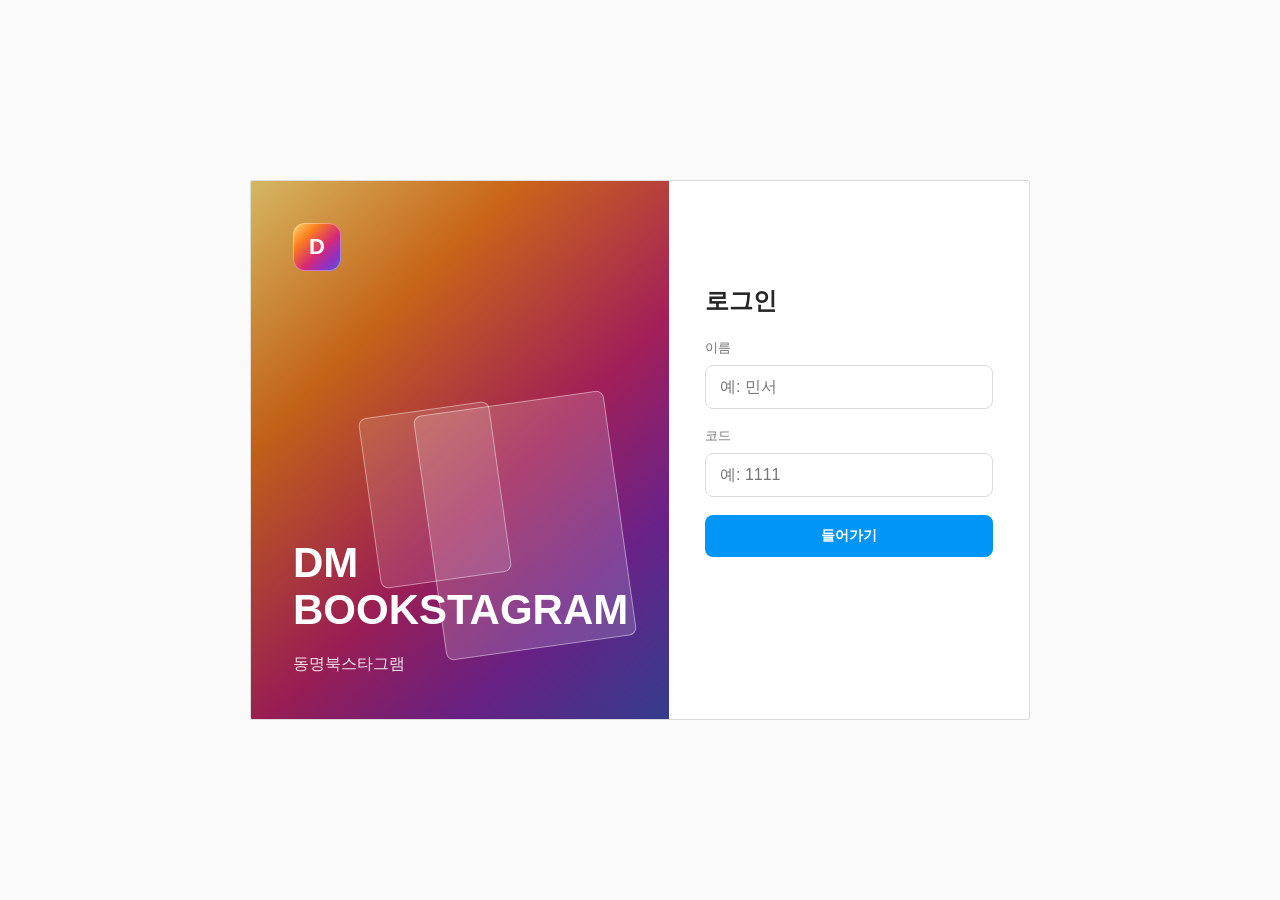
==== index.html @ 3dd0fd90 "Allow authors to delete their own comments with server ownership checks" ====
<!doctype html>
<html lang="ko">
  <head>
    <meta charset="UTF-8" />
    <meta name="viewport" content="width=device-width, initial-scale=1.0" />
    <title>동명북스타그램 · DM BOOKSTAGRAM</title>
    <link rel="stylesheet" href="./styles.css?v=20260706-popup-compact" />
  </head>
  <body>
    <div id="app"></div>
    <script src="./app.js?v=20261016-comment-delete"></script>
  </body>
</html>
---- styles.css ----
:root {
  --bg: #fafafa;
  --surface: #ffffff;
  --surface-soft: #efefef;
  --text: #262626;
  --muted: #737373;
  --line: #dbdbdb;
  --accent: #0095f6;
  --danger: #ed4956;
  --shadow: 0 18px 42px rgba(0, 0, 0, 0.18);
}

* {
  box-sizing: border-box;
}

body {
  margin: 0;
  min-height: 100vh;
  font-family: Arial, "Apple SD Gothic Neo", "Malgun Gothic", sans-serif;
  color: var(--text);
  background: var(--bg);
}

button,
input,
textarea {
  font: inherit;
}

button {
  cursor: pointer;
}

.app-shell {
  min-height: 100vh;
  display: flex;
  flex-direction: column;
}

.login-screen {
  min-height: 100vh;
  display: grid;
  place-items: center;
  padding: 24px;
  background:
    radial-gradient(circle at 24% 22%, rgba(20, 184, 166, 0.14), transparent 34%),
    radial-gradient(circle at 76% 18%, rgba(249, 115, 22, 0.16), transparent 30%),
    linear-gradient(135deg, #f8fafc 0%, #f4f4f5 100%);
}

.login-panel {
  width: min(100%, 920px);
  display: grid;
  grid-template-columns: 1fr 380px;
  min-height: 560px;
  overflow: hidden;
  border: 1px solid rgba(17, 24, 39, 0.08);
  border-radius: 8px;
  background: var(--surface);
  box-shadow: var(--shadow);
}

.login-art {
  position: relative;
  padding: 42px;
  display: flex;
  flex-direction: column;
  justify-content: space-between;
  color: #fff;
  background:
    linear-gradient(135deg, rgba(15, 23, 42, 0.2), rgba(15, 23, 42, 0.42)),
    linear-gradient(135deg, #f97316, #14b8a6 50%, #6366f1);
}

.login-art::before,
.login-art::after {
  content: "";
  position: absolute;
  border: 1px solid rgba(255, 255, 255, 0.42);
  transform: rotate(-8deg);
}

.login-art::before {
  width: 190px;
  height: 245px;
  right: 48px;
  bottom: 70px;
  border-radius: 8px;
  background: rgba(255, 255, 255, 0.16);
}

.login-art::after {
  width: 130px;
  height: 170px;
  right: 168px;
  bottom: 138px;
  border-radius: 8px;
  background: rgba(255, 255, 255, 0.12);
}

.brand-mark {
  width: 48px;
  height: 48px;
  display: grid;
  place-items: center;
  border-radius: 8px;
  color: #111827;
  background: rgba(255, 255, 255, 0.92);
  font-weight: 800;
}

.login-art h1 {
  position: relative;
  margin: 0;
  max-width: 420px;
  font-size: 42px;
  line-height: 1.12;
  letter-spacing: 0;
}

.login-art p {
  position: relative;
  margin: 18px 0 0;
  max-width: 430px;
  font-size: 16px;
  line-height: 1.65;
  color: rgba(255, 255, 255, 0.88);
}

.login-form {
  padding: 42px 36px;
  display: flex;
  flex-direction: column;
  justify-content: center;
  gap: 18px;
}

.form-title {
  margin: 0 0 4px;
  font-size: 24px;
  letter-spacing: 0;
}

.field {
  display: grid;
  gap: 8px;
}

.field span {
  font-size: 13px;
  color: var(--muted);
}

.field input,
.field textarea {
  width: 100%;
  border: 1px solid var(--line);
  border-radius: 8px;
  padding: 12px 14px;
  color: var(--text);
  background: #fff;
  outline: none;
}

.field input:focus,
.field textarea:focus {
  border-color: #111827;
  box-shadow: 0 0 0 3px rgba(17, 24, 39, 0.08);
}

.primary-btn,
.ghost-btn,
.icon-btn,
.account-chip,
.pager-btn {
  border: 0;
  border-radius: 8px;
  min-height: 42px;
}

.primary-btn {
  display: inline-flex;
  align-items: center;
  justify-content: center;
  color: #fff;
  background: var(--accent);
  padding: 0 16px;
  font-weight: 700;
}

.ghost-btn {
  display: inline-flex;
  align-items: center;
  justify-content: center;
  color: var(--text);
  background: var(--surface-soft);
  padding: 0 14px;
  text-decoration: none;
}

button:disabled,
textarea:disabled {
  cursor: wait;
  opacity: 0.7;
}

.loading-spinner {
  width: 18px;
  height: 18px;
  display: inline-block;
  border: 2px solid currentColor;
  border-right-color: transparent;
  border-radius: 50%;
  animation: spin 0.75s linear infinite;
}

.loading-spinner.light {
  margin-right: 8px;
  border-color: rgba(255, 255, 255, 0.94);
  border-right-color: transparent;
}

@keyframes spin {
  to {
    transform: rotate(360deg);
  }
}

.login-error {
  min-height: 20px;
  margin: 0;
  color: #b91c1c;
  font-size: 13px;
}

.account-grid {
  display: grid;
  grid-template-columns: repeat(2, 1fr);
  gap: 8px;
  margin-top: 2px;
}

.account-chip {
  display: flex;
  align-items: center;
  justify-content: flex-start;
  gap: 8px;
  padding: 9px 10px;
  color: var(--text);
  background: #f8fafc;
  border: 1px solid var(--line);
}

.avatar-dot {
  width: 18px;
  height: 18px;
  flex: 0 0 18px;
  border-radius: 50%;
  background: var(--dot, #111827);
}

.account-chip span:last-child {
  overflow: hidden;
  white-space: nowrap;
  text-overflow: ellipsis;
}

.topbar {
  position: sticky;
  top: 0;
  z-index: 10;
  height: 64px;
  display: flex;
  align-items: center;
  justify-content: space-between;
  gap: 16px;
  padding: 0 22px;
  border-bottom: 1px solid var(--line);
  background: rgba(255, 255, 255, 0.92);
  backdrop-filter: blur(14px);
}

.topbar-title {
  display: flex;
  align-items: center;
  gap: 12px;
  min-width: 0;
}

.search-icon {
  width: 42px;
  height: 42px;
  flex: 0 0 42px;
  display: grid;
  place-items: center;
  border: 1px solid var(--line);
  border-radius: 8px;
  background: #fff;
}

.search-icon svg {
  width: 22px;
  height: 22px;
}

.topbar h1 {
  margin: 0;
  font-size: 19px;
  letter-spacing: 0;
}

.topbar p {
  margin: 2px 0 0;
  color: var(--muted);
  font-size: 13px;
}

.topbar-actions {
  display: flex;
  align-items: center;
  gap: 10px;
}

.role-pill {
  display: inline-flex;
  align-items: center;
  gap: 8px;
  min-height: 34px;
  padding: 0 10px;
  border-radius: 999px;
  background: #f3f4f6;
  color: #374151;
  font-size: 13px;
  white-space: nowrap;
}

.main-area {
  width: min(100%, 1180px);
  margin: 0 auto;
  padding: 22px;
}

.toolbar {
  display: flex;
  align-items: center;
  justify-content: space-between;
  gap: 16px;
  margin-bottom: 18px;
}

.toolbar h2 {
  margin: 0;
  font-size: 22px;
  letter-spacing: 0;
}

.toolbar small {
  color: var(--muted);
}

.explore-grid {
  display: grid;
  grid-template-columns: repeat(3, minmax(0, 1fr));
  gap: 4px;
}

.post-tile {
  position: relative;
  min-height: 0;
  aspect-ratio: 4 / 5;
  overflow: hidden;
  border: 0;
  border-radius: 0;
  color: #fff;
  text-align: left;
  background:
    linear-gradient(135deg, rgba(15, 23, 42, 0.1), rgba(15, 23, 42, 0.55)),
    var(--cover, #111827);
}

.tile-image {
  position: absolute;
  inset: 0;
  width: 100%;
  height: 100%;
  object-fit: cover;
  opacity: 0.96;
}

.post-tile.has-image::before {
  inset: 0;
  width: auto;
  height: auto;
  right: auto;
  top: auto;
  border-radius: 0;
  background: linear-gradient(180deg, rgba(15, 23, 42, 0.08), rgba(15, 23, 42, 0.68));
  transform: none;
}

.post-tile.has-image::after {
  display: none;
}

.post-tile::before {
  content: "";
  position: absolute;
  width: 54%;
  height: 54%;
  right: -16%;
  top: -12%;
  border-radius: 8px;
  background: rgba(255, 255, 255, 0.22);
  transform: rotate(14deg);
}

.post-tile::after {
  content: "";
  position: absolute;
  width: 44%;
  height: 36%;
  left: 14%;
  bottom: -12%;
  border: 1px solid rgba(255, 255, 255, 0.48);
  border-radius: 8px;
  transform: rotate(-12deg);
}

.tile-badge {
  position: absolute;
  z-index: 2;
  right: 10px;
  bottom: 10px;
  display: inline-flex;
  align-items: center;
  gap: 5px;
  min-height: 28px;
  padding: 0 9px;
  border-radius: 999px;
  color: #111827;
  background: rgba(255, 255, 255, 0.88);
  font-size: 12px;
  font-weight: 700;
}

.detail-overlay {
  position: fixed;
  inset: 0;
  z-index: 30;
  display: grid;
  place-items: center;
  padding: clamp(10px, 2vh, 18px);
  background: rgba(17, 24, 39, 0.52);
}

.detail-panel {
  width: min(100%, 980px);
  height: min(820px, calc(100vh - 36px));
  height: min(820px, calc(100dvh - 36px));
  max-height: calc(100vh - 36px);
  max-height: calc(100dvh - 36px);
  display: grid;
  grid-template-columns: minmax(0, 1.12fr) minmax(320px, 0.88fr);
  overflow: hidden;
  border-radius: 8px;
  background: var(--surface);
  box-shadow: var(--shadow);
}

.carousel-stage {
  min-height: 0;
  height: 100%;
  position: relative;
  display: flex;
  flex-direction: column;
  background: #111827;
}

.card-slide {
  flex: 1;
  min-height: 0;
  position: relative;
  display: grid;
  align-content: center;
  padding: clamp(28px, 5vw, 58px);
  color: #fff;
  background:
    linear-gradient(135deg, rgba(15, 23, 42, 0.1), rgba(15, 23, 42, 0.56)),
    var(--slide, #111827);
}

.card-slide.image-slide {
  align-content: stretch;
  padding: 0;
  background: #05070d;
}

.card-slide.image-slide::before,
.card-slide.image-slide::after {
  display: none;
}

.card-slide::before,
.card-slide::after {
  content: "";
  position: absolute;
  border-radius: 8px;
  pointer-events: none;
}

.card-slide::before {
  width: 220px;
  height: 300px;
  right: 36px;
  top: 42px;
  background: rgba(255, 255, 255, 0.14);
  transform: rotate(8deg);
}

.card-slide::after {
  width: 170px;
  height: 220px;
  left: -36px;
  bottom: 38px;
  border: 1px solid rgba(255, 255, 255, 0.34);
  transform: rotate(-10deg);
}

.slide-index {
  position: relative;
  z-index: 1;
  margin-bottom: 22px;
  color: rgba(255, 255, 255, 0.76);
  font-weight: 700;
}

.image-slide .slide-index {
  position: absolute;
  top: 16px;
  left: 16px;
  z-index: 2;
  margin: 0;
  padding: 6px 10px;
  border-radius: 999px;
  color: #fff;
  background: rgba(0, 0, 0, 0.48);
}

.image-card {
  min-height: 0;
  height: 100%;
  display: grid;
  place-items: center;
  padding: 18px;
  overflow: hidden;
  cursor: grab;
  touch-action: pan-y;
  user-select: none;
}

.image-card.is-dragging {
  cursor: grabbing;
}

.card-image {
  aspect-ratio: 4 / 5;
  width: auto;
  max-width: min(100%, 520px);
  height: auto;
  max-height: 100%;
  object-fit: contain;
  border-radius: 8px;
  background: #fff;
  box-shadow: 0 16px 34px rgba(0, 0, 0, 0.28);
  transform: translateX(var(--drag-offset, 0));
  transition: transform 0.18s ease;
  -webkit-user-drag: none;
}

.image-card.is-dragging .card-image {
  transition: none;
}

.image-fallback {
  width: min(100%, 420px);
  padding: 18px;
  border-radius: 8px;
  color: #111827;
  background: #fff;
  line-height: 1.5;
  text-align: center;
}

.carousel-controls {
  height: 64px;
  display: flex;
  align-items: center;
  justify-content: center;
  gap: 14px;
  background: #0b1020;
}

.pager-btn,
.icon-btn {
  width: 42px;
  height: 42px;
  display: grid;
  place-items: center;
  color: #111827;
  background: #fff;
}

.pager-btn:disabled {
  cursor: default;
  opacity: 0.36;
}

.dots {
  display: flex;
  align-items: center;
  gap: 7px;
}

.dot {
  width: 8px;
  height: 8px;
  border-radius: 50%;
  background: rgba(255, 255, 255, 0.38);
}

.dot.active {
  background: #fff;
}

.detail-side {
  min-height: 0;
  display: flex;
  flex-direction: column;
  overflow: hidden;
  border-left: 1px solid var(--line);
}

.detail-header {
  display: flex;
  align-items: flex-start;
  justify-content: space-between;
  gap: 12px;
  padding: 18px;
  border-bottom: 1px solid var(--line);
}

.detail-header h2 {
  margin: 0;
  font-size: 22px;
  line-height: 1.3;
  letter-spacing: 0;
}

.detail-header p {
  margin: 5px 0 0;
  color: var(--muted);
  font-size: 13px;
}

.close-btn {
  color: var(--muted);
  background: transparent;
}

.reaction-row {
  display: flex;
  align-items: center;
  gap: 10px;
  padding: 14px 18px;
  border-bottom: 1px solid var(--line);
}

.heart-btn {
  width: 46px;
  height: 46px;
  border: 1px solid var(--line);
  border-radius: 8px;
  display: grid;
  place-items: center;
  color: #111827;
  background: #fff;
}

.heart-btn.active {
  color: #fff;
  border-color: var(--danger);
  background: var(--danger);
}

.heart-btn.loading {
  color: #fff;
  border-color: var(--danger);
  background: var(--danger);
}

.heart-btn svg {
  width: 24px;
  height: 24px;
}

.reaction-counts {
  display: grid;
  gap: 2px;
}

.reaction-counts strong {
  font-size: 15px;
}

.reaction-counts span {
  font-size: 12px;
  color: var(--muted);
}

.comments {
  min-height: 0;
  flex: 1;
  overflow: auto;
  padding: 14px 18px;
}

.comment {
  display: grid;
  grid-template-columns: 34px 1fr;
  gap: 10px;
  padding: 12px 0;
  border-bottom: 1px solid #f0f1f3;
}

.comment-avatar {
  width: 34px;
  height: 34px;
  display: grid;
  place-items: center;
  border-radius: 50%;
  color: #fff;
  background: var(--dot, #111827);
  font-size: 13px;
  font-weight: 800;
}

.comment-body strong {
  display: block;
  margin-bottom: 4px;
  font-size: 14px;
}

.comment-body p {
  margin: 0;
  line-height: 1.5;
  color: #374151;
  word-break: keep-all;
  overflow-wrap: anywhere;
}

.comment-form {
  display: grid;
  gap: 10px;
  padding: 14px 18px 18px;
  border-top: 1px solid var(--line);
}

.comment-form textarea {
  min-height: 78px;
  resize: none;
}

.action-status {
  margin: -2px 0 0;
  color: var(--muted);
  font-size: 13px;
}

.teacher-panel {
  margin-top: 24px;
  border: 1px solid var(--line);
  border-radius: 8px;
  background: var(--surface);
  overflow: hidden;
}

.teacher-panel header {
  display: flex;
  align-items: center;
  justify-content: space-between;
  gap: 12px;
  padding: 16px 18px;
  border-bottom: 1px solid var(--line);
}

.teacher-panel h2 {
  margin: 0;
  font-size: 18px;
  letter-spacing: 0;
}

.teacher-panel a {
  color: #1d4ed8;
  font-weight: 700;
  text-decoration: none;
}

.audit-table-wrap {
  overflow: auto;
}

.audit-table {
  width: 100%;
  border-collapse: collapse;
  min-width: 760px;
  font-size: 14px;
}

.audit-table th,
.audit-table td {
  padding: 12px 14px;
  border-bottom: 1px solid #eef0f2;
  text-align: left;
  white-space: nowrap;
}

.audit-table th {
  color: #4b5563;
  background: #f8fafc;
  font-size: 12px;
}

.status {
  display: inline-flex;
  align-items: center;
  min-height: 24px;
  padding: 0 8px;
  border-radius: 999px;
  background: #ecfdf5;
  color: #047857;
  font-size: 12px;
  font-weight: 700;
}

.status.cancelled {
  background: #fff1f2;
  color: #be123c;
}

.empty-state {
  padding: 20px 18px;
  color: var(--muted);
}

@media (max-width: 860px) {
  .login-panel {
    grid-template-columns: 1fr;
  }

  .login-art {
    min-height: 260px;
  }

  .detail-panel {
    height: calc(100vh - 20px);
    height: calc(100dvh - 20px);
    max-height: calc(100vh - 20px);
    max-height: calc(100dvh - 20px);
    grid-template-columns: 1fr;
    grid-template-rows: minmax(280px, 52%) minmax(0, 1fr);
    overflow: hidden;
  }

  .carousel-stage {
    min-height: 0;
    height: 100%;
  }

  .detail-side {
    border-left: 0;
    border-top: 1px solid var(--line);
    min-height: 0;
  }
}

@media (max-width: 640px) {
  .topbar {
    height: auto;
    align-items: flex-start;
    padding: 14px;
    flex-direction: column;
  }

  .topbar-actions {
    width: 100%;
    justify-content: space-between;
  }

  .main-area {
    padding: 14px;
  }

  .toolbar {
    align-items: flex-start;
    flex-direction: column;
  }

  .explore-grid {
    grid-template-columns: repeat(2, minmax(0, 1fr));
  }

  .account-grid {
    grid-template-columns: 1fr;
  }

  .login-form,
  .login-art {
    padding: 28px 22px;
  }

  .login-art h1 {
    font-size: 34px;
  }

  .detail-overlay {
    padding: 8px;
  }

  .detail-panel {
    height: calc(100vh - 16px);
    height: calc(100dvh - 16px);
    max-height: calc(100vh - 16px);
    max-height: calc(100dvh - 16px);
    grid-template-rows: minmax(250px, 47%) minmax(0, 1fr);
  }

  .carousel-controls {
    height: 56px;
  }

  .comment-form textarea {
    min-height: 60px;
  }
}

/* Instagram-style visual polish */
.login-screen {
  background: #fafafa;
}

.login-panel {
  width: min(100%, 780px);
  grid-template-columns: minmax(0, 1fr) 360px;
  min-height: 540px;
  border: 1px solid var(--line);
  border-radius: 2px;
  box-shadow: none;
}

.login-art {
  background:
    linear-gradient(155deg, rgba(0, 0, 0, 0.16), rgba(0, 0, 0, 0.34)),
    linear-gradient(135deg, #feda75 0%, #fa7e1e 28%, #d62976 58%, #962fbf 78%, #4f5bd5 100%);
}

.brand-mark,
.search-icon {
  border: 0;
  border-radius: 12px;
  color: #fff;
  background: linear-gradient(135deg, #feda75 0%, #fa7e1e 28%, #d62976 58%, #962fbf 78%, #4f5bd5 100%);
  box-shadow: inset 0 0 0 1px rgba(255, 255, 255, 0.36);
}

.brand-mark {
  font-size: 22px;
}

.primary-btn {
  border-radius: 8px;
  background: var(--accent);
  font-size: 14px;
}

.primary-btn:hover {
  background: #1877f2;
}

.ghost-btn {
  border: 1px solid var(--line);
  border-radius: 8px;
  background: #fff;
  font-size: 14px;
  font-weight: 700;
}

.topbar {
  height: 60px;
  padding: 0 max(14px, calc((100vw - 975px) / 2));
  background: rgba(255, 255, 255, 0.98);
  backdrop-filter: saturate(180%) blur(12px);
}

.topbar-title {
  gap: 11px;
}

.search-icon {
  width: 38px;
  height: 38px;
  flex-basis: 38px;
}

.search-icon svg {
  width: 20px;
  height: 20px;
  filter: drop-shadow(0 1px 1px rgba(0, 0, 0, 0.18));
}

.topbar h1 {
  font-size: 24px;
  font-weight: 800;
  line-height: 1;
}

.topbar p {
  margin-top: 4px;
  font-size: 12px;
}

.role-pill {
  min-height: 32px;
  border: 1px solid var(--line);
  background: #fff;
  color: #262626;
}

.main-area {
  width: min(100%, 935px);
  padding: 28px 0 64px;
}

.toolbar {
  margin: 0 0 16px;
  padding: 0 4px 14px;
  border-bottom: 1px solid var(--line);
}

.toolbar h2 {
  font-size: 16px;
  font-weight: 800;
}

.toolbar small {
  font-size: 13px;
}

.explore-grid {
  gap: 3px;
}

.post-tile {
  background: #efefef;
}

.tile-image {
  opacity: 1;
  transition: transform 0.28s ease, filter 0.28s ease;
}

.post-tile.has-image::before {
  z-index: 1;
  opacity: 0;
  background: rgba(0, 0, 0, 0.28);
  transition: opacity 0.2s ease;
}

.post-tile:hover .tile-image {
  transform: scale(1.035);
  filter: saturate(1.06);
}

.post-tile:hover::before {
  opacity: 1;
}

.tile-badge {
  right: 8px;
  bottom: 8px;
  min-height: 26px;
  border-radius: 999px;
  color: #fff;
  background: rgba(0, 0, 0, 0.58);
  font-size: 12px;
  backdrop-filter: blur(8px);
}

.detail-overlay {
  padding: clamp(14px, 3vh, 24px);
  background: rgba(0, 0, 0, 0.72);
}

.detail-panel {
  width: min(100%, 980px);
  height: min(760px, calc(100vh - 48px));
  height: min(760px, calc(100dvh - 48px));
  max-height: calc(100vh - 48px);
  max-height: calc(100dvh - 48px);
  grid-template-columns: minmax(0, 1.35fr) minmax(320px, 0.85fr);
  border: 1px solid rgba(255, 255, 255, 0.14);
  border-radius: 4px;
  box-shadow: 0 24px 70px rgba(0, 0, 0, 0.36);
}

.carousel-stage,
.card-slide.image-slide,
.image-card {
  background: #000;
}

.image-card {
  padding: 0;
}

.card-image {
  max-width: min(100%, 500px);
  border-radius: 0;
  background: #000;
  box-shadow: none;
}

.image-slide .slide-index {
  top: 14px;
  left: 14px;
  padding: 5px 9px;
  font-size: 12px;
  background: rgba(0, 0, 0, 0.54);
  backdrop-filter: blur(8px);
}

.carousel-controls {
  position: absolute;
  inset: 0;
  height: auto;
  pointer-events: none;
  background: transparent;
}

.pager-btn {
  position: absolute;
  top: 50%;
  width: 32px;
  height: 32px;
  min-height: 32px;
  border-radius: 50%;
  color: #262626;
  background: rgba(255, 255, 255, 0.92);
  box-shadow: 0 2px 10px rgba(0, 0, 0, 0.22);
  transform: translateY(-50%);
  pointer-events: auto;
}

#prevSlide {
  left: 14px;
}

#nextSlide {
  right: 14px;
}

.pager-btn svg {
  width: 20px;
  height: 20px;
}

.dots {
  position: absolute;
  left: 50%;
  bottom: 14px;
  gap: 6px;
  padding: 7px 9px;
  border-radius: 999px;
  background: rgba(0, 0, 0, 0.34);
  transform: translateX(-50%);
  pointer-events: none;
}

.dot {
  width: 6px;
  height: 6px;
  background: rgba(255, 255, 255, 0.46);
}

.dot.active {
  background: #0095f6;
}

.detail-side {
  background: #fff;
}

.detail-header {
  padding: 14px 16px;
}

.detail-header h2 {
  font-size: 16px;
  font-weight: 800;
}

.detail-header p {
  font-size: 12px;
}

.close-btn {
  border-radius: 50%;
}

.reaction-row {
  padding: 11px 16px;
}

.heart-btn {
  width: 42px;
  height: 42px;
  border: 0;
  border-radius: 50%;
  background: transparent;
}

.heart-btn:hover {
  background: #f5f5f5;
}

.heart-btn.active,
.heart-btn.loading {
  color: var(--danger);
  border-color: transparent;
  background: transparent;
}

.reaction-counts strong {
  font-size: 14px;
}

.comments {
  padding: 6px 16px 12px;
}

.comment {
  border-bottom: 0;
}

.comment-avatar {
  background:
    linear-gradient(#fff, #fff) padding-box,
    linear-gradient(135deg, #feda75, #d62976, #4f5bd5) border-box;
  border: 2px solid transparent;
  color: #262626;
}

.comment-form {
  gap: 9px;
  padding: 12px 16px 16px;
}

.comment-form textarea {
  min-height: 66px;
  border-color: transparent;
  border-radius: 0;
  padding: 10px 0;
}

.comment-form textarea:focus {
  border-color: transparent;
  box-shadow: none;
}

.comment-form .primary-btn {
  min-height: 36px;
}

.teacher-panel {
  border-color: var(--line);
  border-radius: 4px;
  box-shadow: none;
}

@media (max-width: 860px) {
  .login-panel {
    grid-template-columns: 1fr;
    width: min(100%, 430px);
  }

  .main-area {
    padding: 18px 0 56px;
  }

  .toolbar {
    padding: 0 14px 12px;
  }

  .detail-panel {
    width: min(92vw, 680px);
    height: min(720px, calc(100vh - 32px));
    height: min(720px, calc(100dvh - 32px));
    max-height: calc(100vh - 32px);
    max-height: calc(100dvh - 32px);
    grid-template-columns: 1fr;
    grid-template-rows: minmax(230px, 46%) minmax(0, 1fr);
  }

  .card-image {
    max-width: min(100%, 430px);
    max-height: 100%;
  }
}

@media (max-width: 640px) {
  .topbar {
    height: 58px;
    align-items: center;
    padding: 0 12px;
    flex-direction: row;
  }

  .topbar h1 {
    font-size: 20px;
  }

  .topbar p {
    display: none;
  }

  .topbar-actions {
    width: auto;
    justify-content: flex-end;
  }

  .role-pill {
    display: none;
  }

  .main-area {
    padding: 14px 0 48px;
  }

  .toolbar {
    flex-direction: row;
    align-items: center;
    padding-inline: 12px;
  }

  .explore-grid {
    grid-template-columns: repeat(3, minmax(0, 1fr));
  }

  .tile-badge {
    right: 5px;
    bottom: 5px;
    min-height: 22px;
    padding: 0 7px;
    font-size: 10px;
  }

  .detail-overlay {
    padding: 8px;
  }

  .detail-panel {
    width: 100%;
    height: calc(100vh - 16px);
    height: calc(100dvh - 16px);
    max-height: calc(100vh - 16px);
    max-height: calc(100dvh - 16px);
    border-radius: 4px;
    grid-template-rows: minmax(230px, 44%) minmax(0, 1fr);
  }

  #prevSlide {
    left: 10px;
  }

  #nextSlide {
    right: 10px;
  }
}
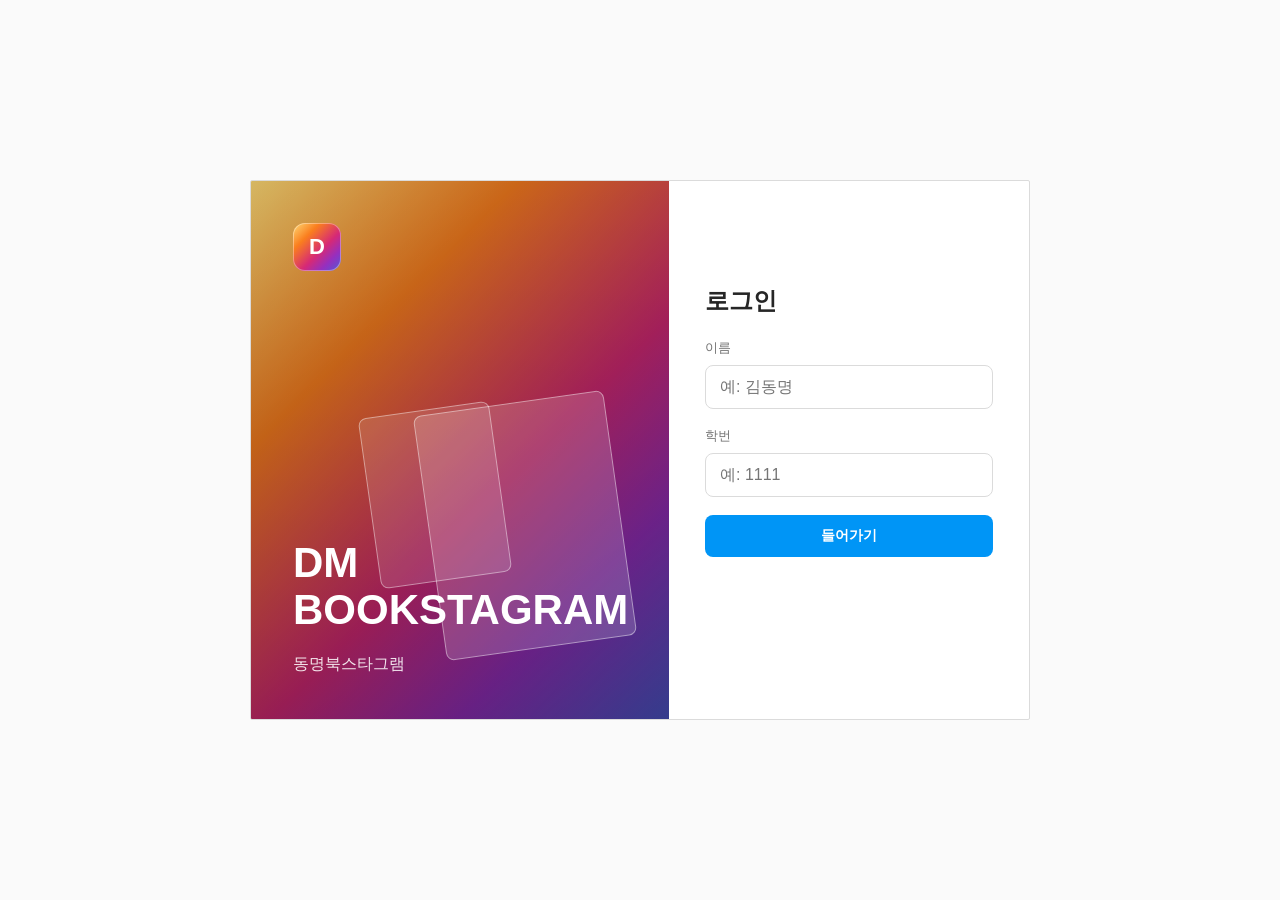
==== commit c0e353be: "Use student number and update example login name" ====
--- a/index.html
+++ b/index.html
@@ -4,10 +4,10 @@
     <meta charset="UTF-8" />
     <meta name="viewport" content="width=device-width, initial-scale=1.0" />
     <title>동명북스타그램 · DM BOOKSTAGRAM</title>
-    <link rel="stylesheet" href="./styles.css?v=20260706-popup-compact" />
+    <link rel="stylesheet" href="./styles.css?v=20261016-author" />
   </head>
   <body>
     <div id="app"></div>
-    <script src="./app.js?v=20261016-comment-delete"></script>
+    <script src="./app.js?v=20261016-student-number"></script>
   </body>
 </html>
--- a/styles.css
+++ b/styles.css
@@ -944,6 +944,14 @@
   }
 }
 
+.post-author {
+  display: block;
+  margin-bottom: 6px;
+  font-size: 14px;
+  font-weight: 600;
+  overflow-wrap: anywhere;
+}
+
 /* Instagram-style visual polish */
 .login-screen {
   background: #fafafa;
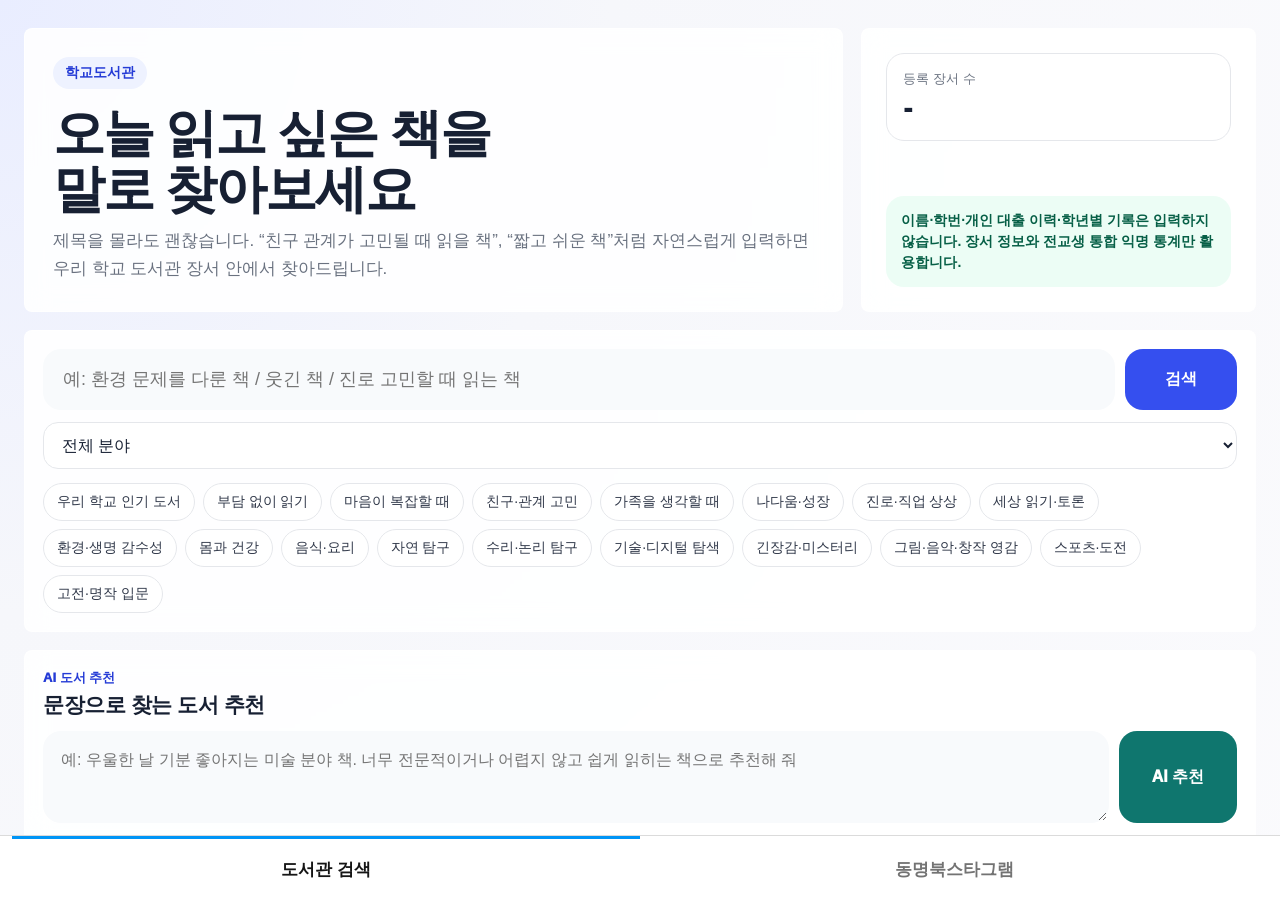
==== commit b483d697: "Promote verified integrated library app and fit landscape carousel" ====
--- a/index.html
+++ b/index.html
@@ -2,12 +2,29 @@
 <html lang="ko">
   <head>
     <meta charset="UTF-8" />
-    <meta name="viewport" content="width=device-width, initial-scale=1.0" />
-    <title>동명북스타그램 · DM BOOKSTAGRAM</title>
-    <link rel="stylesheet" href="./styles.css?v=20261016-author" />
+    <meta name="viewport" content="width=device-width, initial-scale=1, viewport-fit=cover" />
+    <meta name="theme-color" content="#ffffff" />
+    <meta name="apple-mobile-web-app-capable" content="yes" />
+    <meta name="apple-mobile-web-app-title" content="동명 도서관" />
+    <link rel="manifest" href="kiosk-preview/manifest.webmanifest" />
+    <link rel="apple-touch-icon" href="kiosk-preview/icon-192.png" />
+    <title>동명 도서관 · 동명북스타그램</title>
+    <link rel="stylesheet" href="kiosk-preview/shell.css" />
   </head>
   <body>
-    <div id="app"></div>
-    <script src="./app.js?v=20261016-student-number"></script>
+    <main class="screens">
+      <section id="library-panel" class="screen" role="tabpanel" aria-labelledby="library-tab">
+        <iframe id="library" title="도서관 검색" src="kiosk-preview/library.html" sandbox="allow-scripts allow-same-origin allow-forms allow-modals"></iframe>
+      </section>
+      <section id="posts-panel" class="screen" role="tabpanel" aria-labelledby="posts-tab" hidden>
+        <iframe id="posts" title="동명북스타그램" src="kiosk-preview/bookstagram.html" sandbox="allow-scripts allow-same-origin allow-forms allow-modals"></iframe>
+      </section>
+    </main>
+    <p id="connection" role="status" hidden>인터넷 연결이 끊겼습니다. 검색과 활동 저장에는 연결이 필요합니다.</p>
+    <nav class="bottom-tabs" role="tablist" aria-label="도서관 메뉴">
+      <button id="library-tab" role="tab" aria-controls="library-panel" aria-selected="true" data-screen="library">도서관 검색</button>
+      <button id="posts-tab" role="tab" aria-controls="posts-panel" aria-selected="false" data-screen="posts">동명북스타그램</button>
+    </nav>
+    <script src="kiosk-preview/shell.js"></script>
   </body>
 </html>
--- a/kiosk-preview/shell.css
+++ b/kiosk-preview/shell.css
@@ -0,0 +1,11 @@
+* { box-sizing: border-box; }
+html, body { margin: 0; width: 100%; height: 100%; overflow: hidden; font-family: Arial, sans-serif; color: #202124; background: #fff; }
+body { display: grid; grid-template-rows: minmax(0, 1fr) auto; height: 100vh; height: 100dvh; }
+.screens, .screen { min-height: 0; height: 100%; }
+[hidden] { display: none !important; }
+iframe { display: block; border: 0; width: 100%; height: 100%; }
+.bottom-tabs { display: grid; grid-template-columns: 1fr 1fr; padding: 0 max(12px, env(safe-area-inset-right)) env(safe-area-inset-bottom) max(12px, env(safe-area-inset-left)); background: #fff; border-top: 1px solid #dbdbdb; }
+.bottom-tabs button { min-height: 64px; background: transparent; border: 0; border-top: 3px solid transparent; font-size: 17px; font-weight: 600; color: #737373; cursor: pointer; letter-spacing: 0; }
+.bottom-tabs button[aria-selected="true"] { border-top-color: #0095f6; color: #151515; }
+button:focus-visible { outline: 3px solid #0095f6; outline-offset: -4px; }
+#connection { position: fixed; top: 0; left: 0; right: 0; margin: 0; padding: 12px; background: #fff2ca; text-align: center; z-index: 20; }
